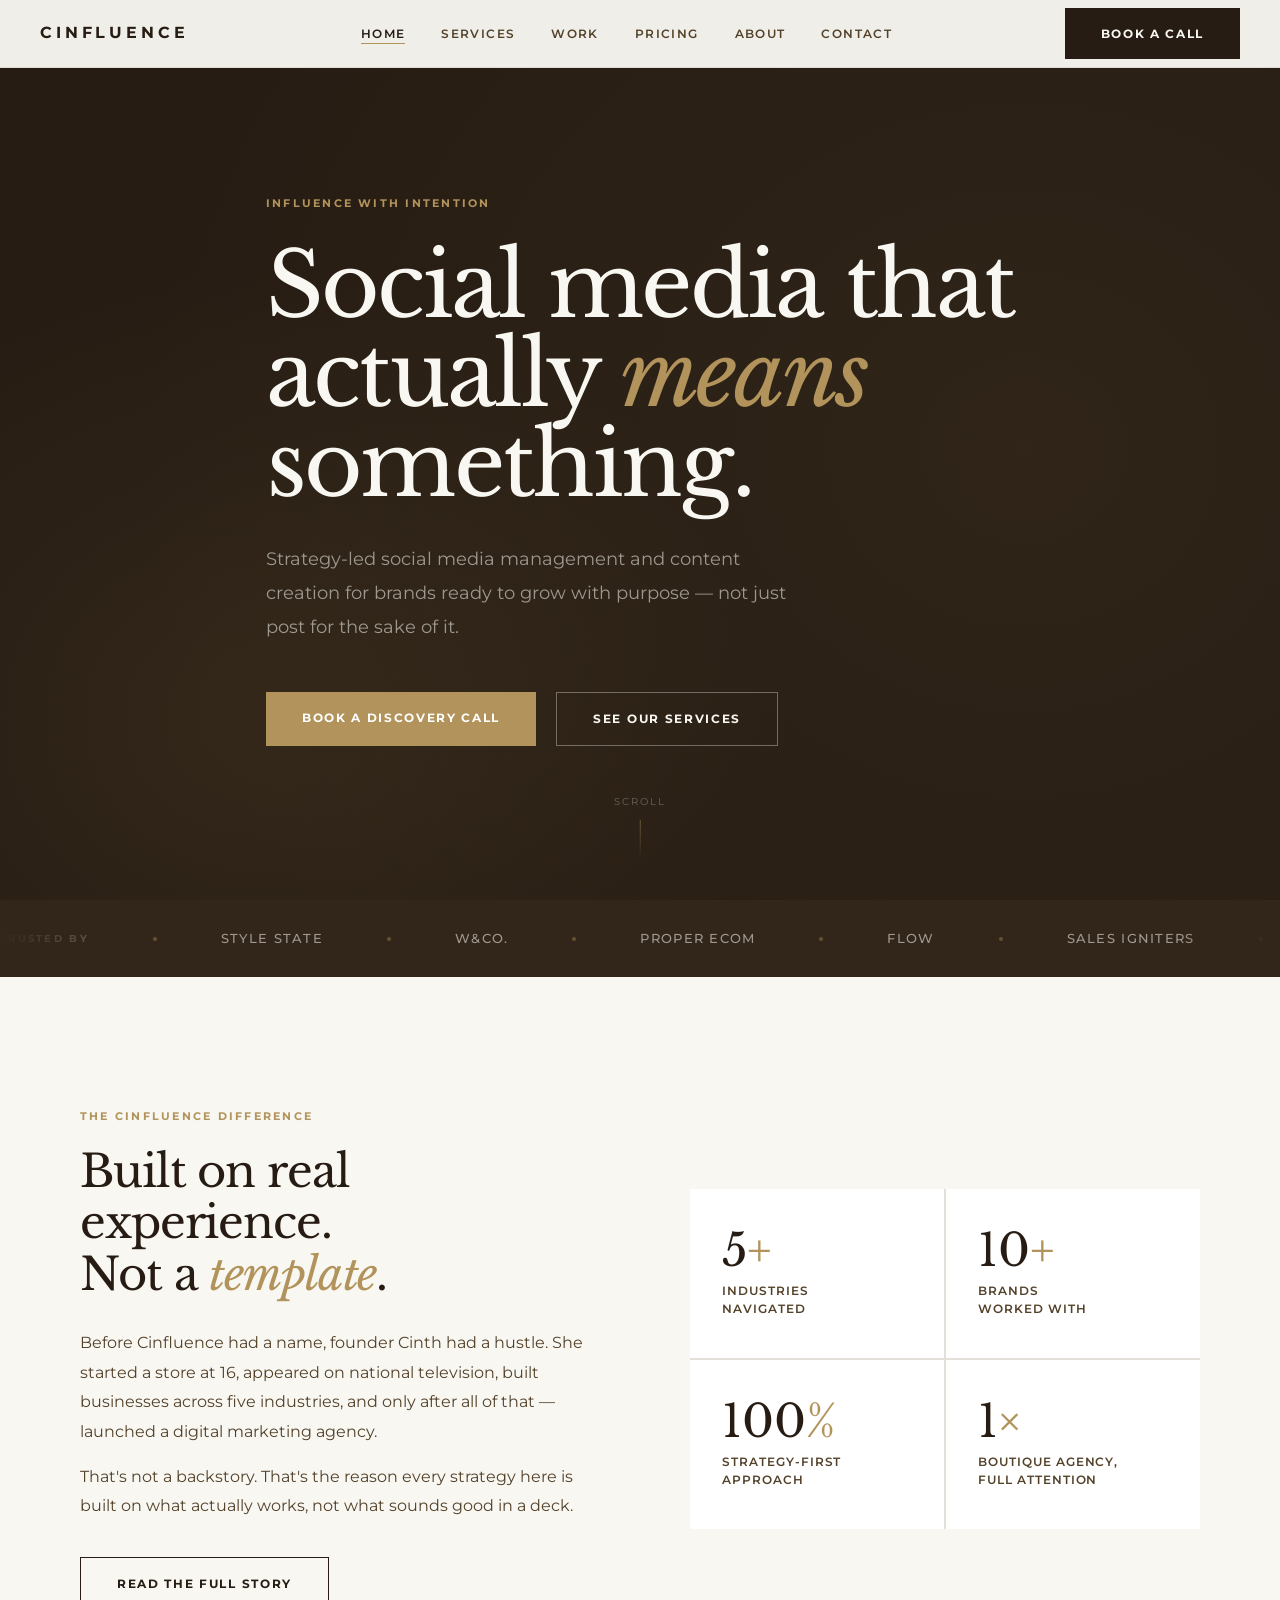
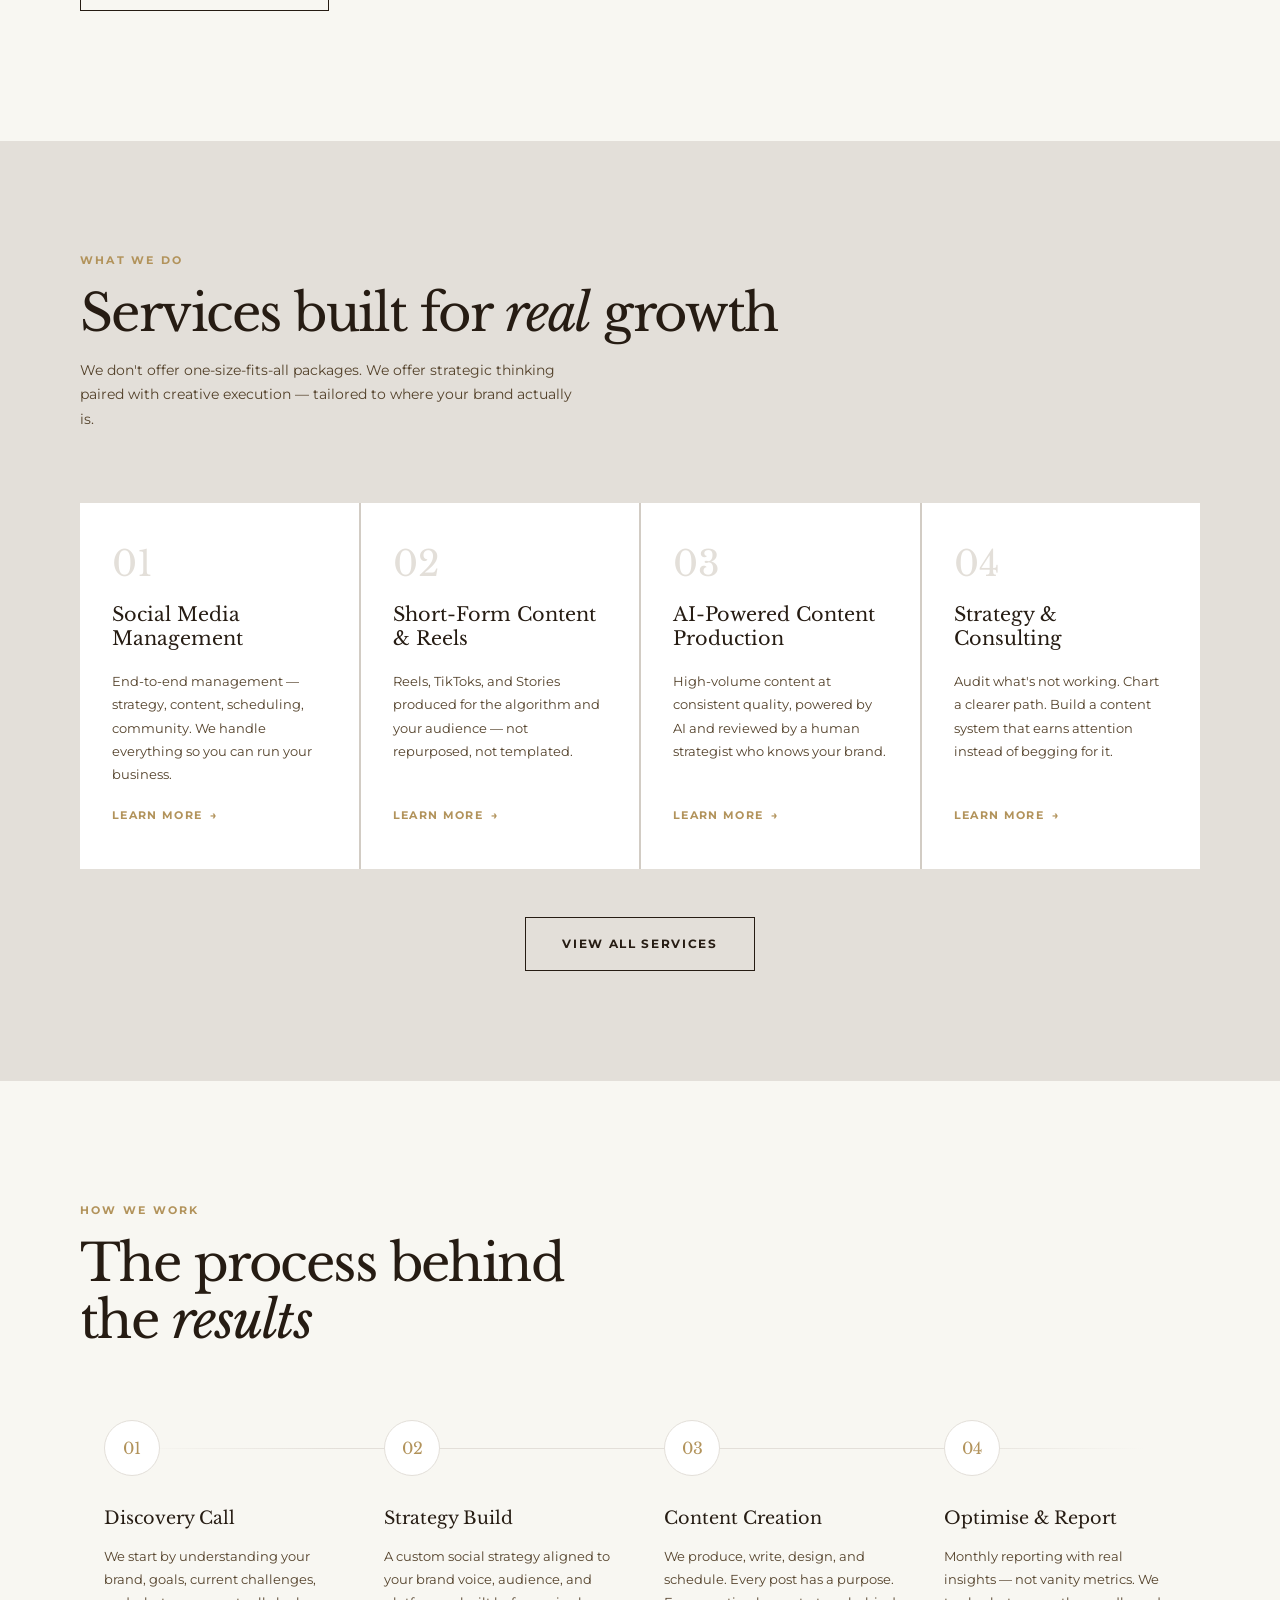
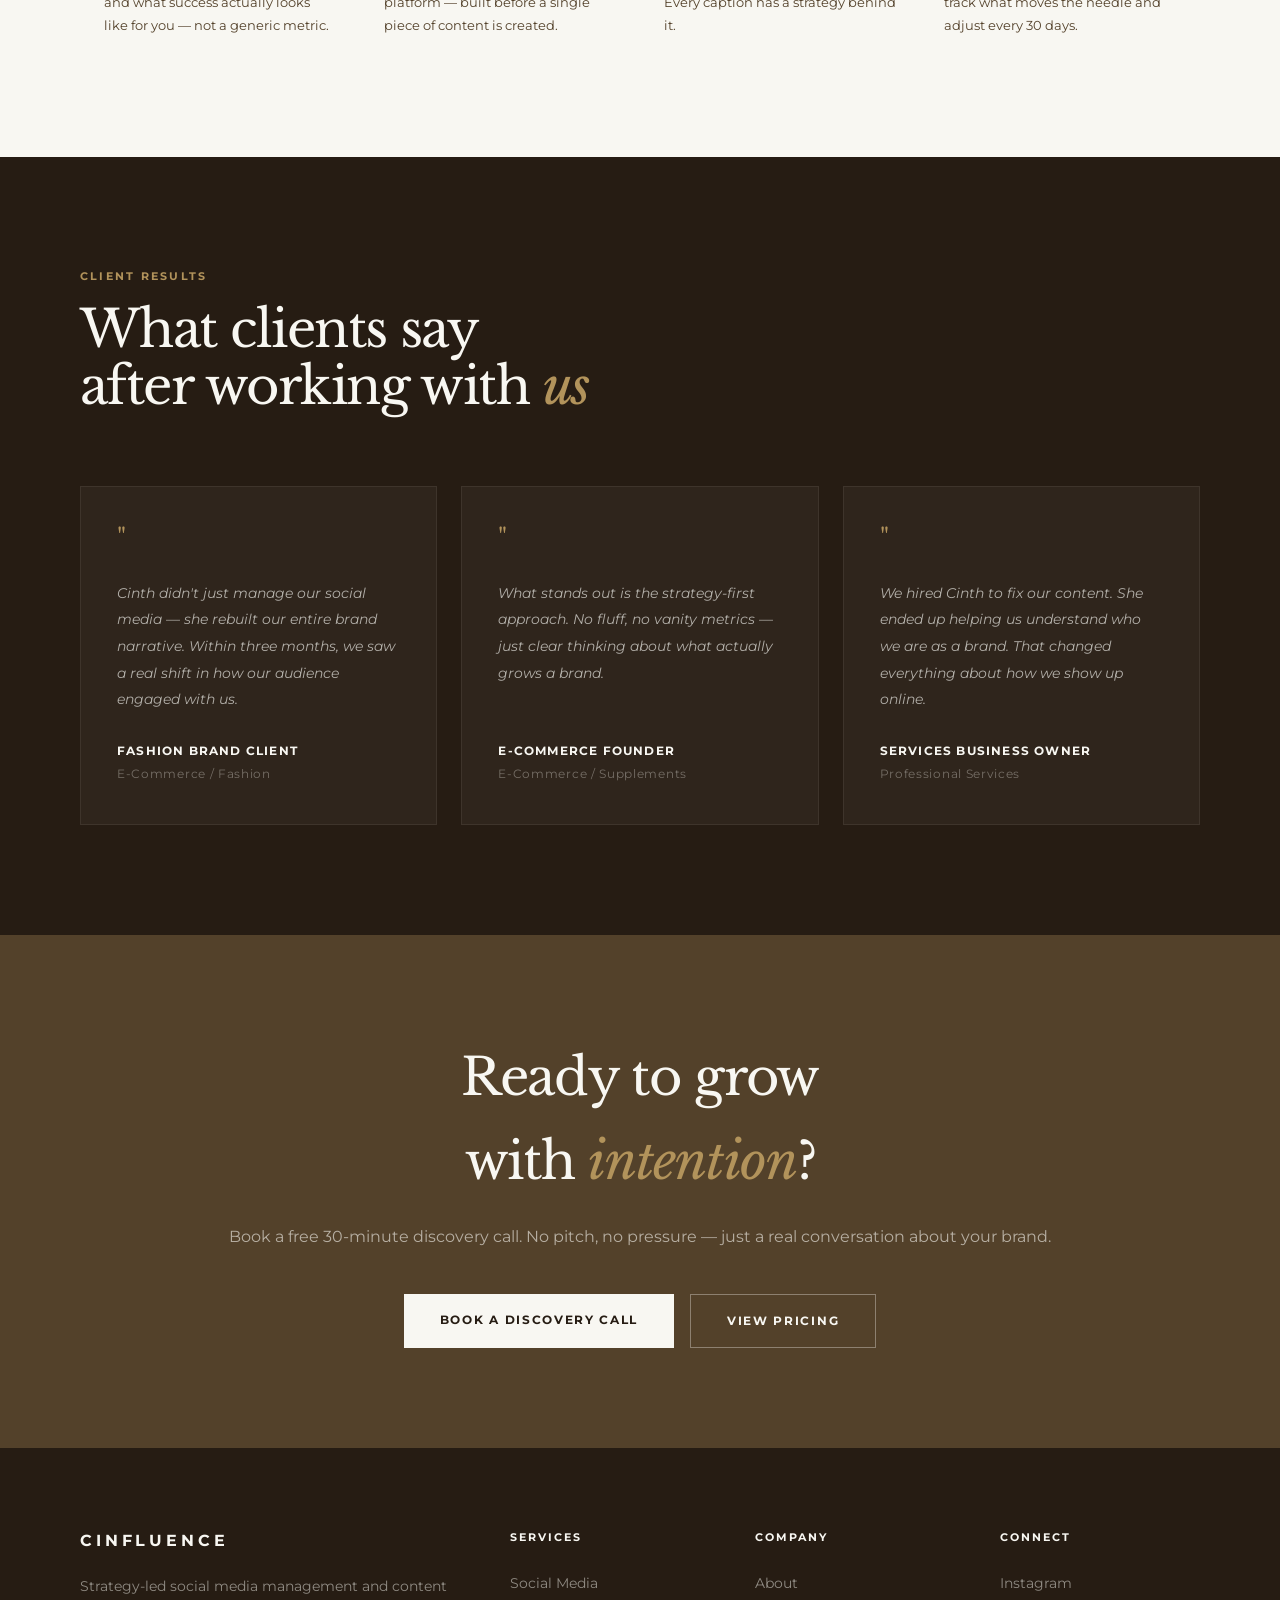
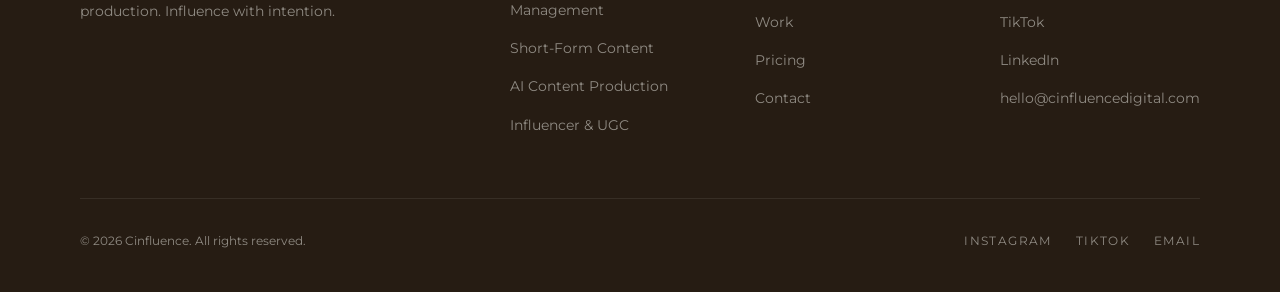
==== index.html @ d8415fb5 "Add files via upload" ====
<!DOCTYPE html>
<html lang="en">
<head>
<meta charset="UTF-8"/>
<meta name="viewport" content="width=device-width, initial-scale=1.0"/>
<title>Cinfluence — Social Media Management & Content Strategy</title>
<meta name="description" content="Strategy-led social media management and content creation for brands ready to grow with purpose. Influence with intention."/>
<link rel="stylesheet" href="style.css"/>
<style>
/* ── HOMEPAGE HERO ─────────────────────────────────── */
.home-hero {
  background: var(--espresso);
  min-height: 100vh;
  display: flex;
  align-items: center;
  position: relative;
  overflow: hidden;
  padding: 140px 0 100px;
}
.home-hero-bg {
  position: absolute; inset: 0;
  background:
    radial-gradient(ellipse 70% 90% at 80% 50%, rgba(178,147,91,.07), transparent),
    radial-gradient(ellipse 40% 50% at 20% 80%, rgba(83,65,42,.3), transparent);
  pointer-events: none;
}
.home-hero-inner {
  position: relative;
  z-index: 2;
  max-width: 840px;
}
.home-hero .label { color: var(--gold); display: block; margin-bottom: 28px; }
.home-hero h1 {
  font-family: var(--ff-serif);
  font-size: clamp(3.2rem, 7vw, 6.5rem);
  font-weight: 400;
  line-height: 1.0;
  letter-spacing: -.03em;
  color: var(--ivory);
  margin-bottom: 32px;
}
.home-hero h1 em { color: var(--gold); font-style: italic; }
.home-hero p {
  font-size: clamp(1rem, 1.6vw, 1.15rem);
  color: rgba(248,247,242,.55);
  line-height: 1.85;
  max-width: 520px;
  margin-bottom: 48px;
}
.home-hero .btn-group { gap: 20px; }

/* Scroll indicator */
.scroll-hint {
  position: absolute;
  bottom: 40px; left: 50%;
  transform: translateX(-50%);
  display: flex;
  flex-direction: column;
  align-items: center;
  gap: 10px;
  color: rgba(248,247,242,.3);
  font-size: .65rem;
  letter-spacing: .2em;
  text-transform: uppercase;
  animation: bob 2.5s ease-in-out infinite;
}
.scroll-hint::after {
  content: '';
  display: block;
  width: 1px;
  height: 40px;
  background: linear-gradient(to bottom, rgba(178,147,91,.5), transparent);
}
@keyframes bob { 0%,100%{transform:translateX(-50%) translateY(0)} 50%{transform:translateX(-50%) translateY(8px)} }

/* ── CLIENT STRIP ──────────────────────────────────── */
.client-strip {
  background: var(--coffee);
  padding: 28px 0;
  overflow: hidden;
  position: relative;
}
.client-strip::before,
.client-strip::after {
  content: '';
  position: absolute;
  top: 0; bottom: 0;
  width: 100px;
  z-index: 2;
  pointer-events: none;
}
.client-strip::before { left:0; background: linear-gradient(to right, var(--coffee), transparent); }
.client-strip::after  { right:0; background: linear-gradient(to left, var(--coffee), transparent); }
.client-strip-inner {
  display: flex;
  gap: 64px;
  width: max-content;
  animation: scrollLeft 35s linear infinite;
  align-items: center;
}
.client-strip-inner:hover { animation-play-state: paused; }
.client-strip .strip-label {
  font-size: .65rem;
  font-weight: 700;
  letter-spacing: .22em;
  text-transform: uppercase;
  color: rgba(248,247,242,.25);
  flex-shrink: 0;
}
.client-strip .strip-name {
  font-size: .8rem;
  font-weight: 500;
  letter-spacing: .1em;
  color: rgba(248,247,242,.55);
  text-transform: uppercase;
  flex-shrink: 0;
  transition: color .2s;
}
.client-strip .strip-name:hover { color: var(--gold); }
.strip-dot {
  width: 4px; height: 4px;
  background: var(--gold);
  border-radius: 50%;
  opacity: .4;
  flex-shrink: 0;
}
@keyframes scrollLeft { 0%{transform:translateX(0)} 100%{transform:translateX(-50%)} }

/* ── INTRO SECTION ─────────────────────────────────── */
.home-intro { padding: 130px 0; }
.home-intro-grid {
  display: grid;
  grid-template-columns: 1fr 1fr;
  gap: 100px;
  align-items: center;
}
.home-intro-text .label { color: var(--gold); display: block; margin-bottom: 20px; }
.home-intro-text h2 {
  font-family: var(--ff-serif);
  font-size: clamp(2rem, 3.5vw, 3rem);
  font-weight: 400;
  line-height: 1.15;
  letter-spacing: -.025em;
  margin-bottom: 28px;
}
.home-intro-text h2 em { color: var(--gold); font-style: italic; }
.home-intro-text p { color: var(--taupe); line-height: 1.9; font-size: .97rem; margin-bottom: 16px; }
.home-intro-text .btn { margin-top: 20px; }
.home-intro-stats {
  display: grid;
  grid-template-columns: 1fr 1fr;
  gap: 2px;
  background: var(--stone);
}
.stat-block {
  background: var(--white);
  padding: 40px 32px;
  transition: background .3s;
}
.stat-block:hover { background: var(--ivory); }
.stat-num {
  font-family: var(--ff-serif);
  font-size: clamp(2.4rem, 3.5vw, 3.2rem);
  font-weight: 400;
  color: var(--espresso);
  line-height: 1;
  margin-bottom: 8px;
}
.stat-num span { color: var(--gold); }
.stat-desc { font-size: .75rem; font-weight: 600; letter-spacing: .08em; text-transform: uppercase; color: var(--taupe); line-height: 1.5; }

/* ── SERVICES STRIP ────────────────────────────────── */
.home-services { background: var(--stone); padding: 110px 0; }
.svc-cards-row {
  display: grid;
  grid-template-columns: repeat(4, 1fr);
  gap: 2px;
  background: rgba(83,65,42,.12);
  margin-top: 64px;
}
.svc-card {
  background: var(--white);
  padding: 44px 32px;
  display: flex;
  flex-direction: column;
  gap: 20px;
  transition: background .3s var(--ease);
  position: relative;
  overflow: hidden;
}
.svc-card::after {
  content: '';
  position: absolute;
  bottom: 0; left: 0;
  width: 0; height: 2px;
  background: var(--gold);
  transition: width .4s var(--ease);
}
.svc-card:hover { background: var(--ivory); }
.svc-card:hover::after { width: 100%; }
.svc-num {
  font-family: var(--ff-serif);
  font-size: 2.2rem;
  color: var(--stone);
  font-weight: 400;
  line-height: 1;
}
.svc-card h3 {
  font-family: var(--ff-serif);
  font-size: 1.2rem;
  font-weight: 400;
  line-height: 1.25;
  color: var(--espresso);
}
.svc-card p { font-size: .83rem; color: var(--taupe); line-height: 1.75; flex: 1; }
.svc-card-link {
  font-size: .7rem;
  font-weight: 700;
  letter-spacing: .12em;
  text-transform: uppercase;
  color: var(--gold);
  display: flex;
  align-items: center;
  gap: 8px;
  transition: gap .2s;
}
.svc-card:hover .svc-card-link { gap: 14px; }
.svc-card-link::after { content: '→'; }

/* ── PROCESS SECTION ───────────────────────────────── */
.home-process { padding: 120px 0; background: var(--ivory); }
.process-steps {
  display: grid;
  grid-template-columns: repeat(4,1fr);
  gap: 0;
  margin-top: 72px;
  position: relative;
}
.process-steps::after {
  content: '';
  position: absolute;
  top: 28px; left: 5%; right: 5%;
  height: 1px;
  background: linear-gradient(to right, transparent, var(--stone) 20%, var(--stone) 80%, transparent);
}
.process-step {
  padding: 0 24px;
  position: relative;
  z-index: 2;
}
.step-dot {
  width: 56px; height: 56px;
  background: var(--white);
  border: 1px solid var(--stone);
  border-radius: 50%;
  display: flex;
  align-items: center;
  justify-content: center;
  font-family: var(--ff-serif);
  font-size: 1rem;
  color: var(--gold);
  margin-bottom: 28px;
  transition: background .3s, border-color .3s;
}
.process-step:hover .step-dot { background: var(--espresso); border-color: var(--espresso); color: var(--gold); }
.process-step h4 { font-family: var(--ff-serif); font-size: 1.1rem; font-weight: 400; margin-bottom: 12px; }
.process-step p  { font-size: .82rem; color: var(--taupe); line-height: 1.75; }

/* ── TESTIMONIALS ──────────────────────────────────── */
.home-testimonials { background: var(--espresso); padding: 110px 0; }
.testimonials-grid { display: grid; grid-template-columns: repeat(3,1fr); gap: 24px; margin-top: 64px; }
.testi-card {
  background: rgba(248,247,242,.04);
  border: 1px solid rgba(248,247,242,.07);
  padding: 40px 36px;
  display: flex;
  flex-direction: column;
  gap: 28px;
  transition: background .3s;
}
.testi-card:hover { background: rgba(248,247,242,.07); }
.testi-quote {
  font-family: var(--ff-serif);
  font-size: 1.55rem;
  color: var(--gold);
  line-height: 1;
}
.testi-text { font-size: .9rem; color: rgba(248,247,242,.65); line-height: 1.85; flex: 1; font-style: italic; }
.testi-author { display: flex; flex-direction: column; gap: 4px; }
.testi-name { font-size: .75rem; font-weight: 700; letter-spacing: .1em; text-transform: uppercase; color: var(--ivory); }
.testi-role { font-size: .72rem; color: rgba(248,247,242,.35); letter-spacing: .06em; }

/* ── CTA BAND ──────────────────────────────────────── */
.home-cta {
  background: var(--taupe);
  padding: 100px 0;
  text-align: center;
}
.home-cta h2 {
  font-family: var(--ff-serif);
  font-size: clamp(2rem, 4vw, 3.4rem);
  font-weight: 400;
  color: var(--ivory);
  margin-bottom: 20px;
  letter-spacing: -.025em;
}
.home-cta h2 em { color: var(--gold); font-style: italic; }
.home-cta p { color: rgba(248,247,242,.6); margin-bottom: 44px; font-size: 1rem; }

/* ── RESPONSIVE ────────────────────────────────────── */
@media (max-width: 1024px) {
  .home-intro-grid { grid-template-columns: 1fr; gap: 60px; }
  .svc-cards-row { grid-template-columns: 1fr 1fr; }
  .process-steps { grid-template-columns: 1fr 1fr; gap: 48px; }
  .process-steps::after { display: none; }
  .testimonials-grid { grid-template-columns: 1fr; }
}
@media (max-width: 768px) {
  .home-hero { min-height: auto; padding: 120px 0 80px; }
  .home-intro-stats { grid-template-columns: 1fr 1fr; }
  .svc-cards-row { grid-template-columns: 1fr; }
  .process-steps { grid-template-columns: 1fr; }
}
</style>
</head>
<body>

<!-- NAV -->
<nav id="navbar">
  <div class="nav-inner">
    <a href="index.html" class="nav-logo">Cinfluence</a>
    <ul class="nav-links">
      <li><a href="index.html" class="active">Home</a></li>
      <li><a href="services.html">Services</a></li>
      <li><a href="work.html">Work</a></li>
      <li><a href="pricing.html">Pricing</a></li>
      <li><a href="about.html">About</a></li>
      <li><a href="contact.html">Contact</a></li>
    </ul>
    <div class="nav-cta">
      <a href="contact.html" class="btn btn-primary">Book A Call</a>
      <button class="hamburger" onclick="openMenu()"><span></span><span></span><span></span></button>
    </div>
  </div>
</nav>
<div class="mobile-menu" id="mobileMenu">
  <button class="mobile-close" onclick="closeMenu()">✕</button>
  <a href="index.html" onclick="closeMenu()">Home</a>
  <a href="services.html" onclick="closeMenu()">Services</a>
  <a href="work.html" onclick="closeMenu()">Work</a>
  <a href="pricing.html" onclick="closeMenu()">Pricing</a>
  <a href="about.html" onclick="closeMenu()">About</a>
  <a href="contact.html" onclick="closeMenu()">Contact</a>
  <a href="contact.html" class="btn btn-primary" onclick="closeMenu()">Book A Call</a>
</div>

<!-- HERO -->
<section class="home-hero">
  <div class="home-hero-bg"></div>
  <div class="container">
    <div class="home-hero-inner fade-up">
      <span class="label">Influence with Intention</span>
      <h1>Social media that<br>actually <em>means</em><br>something.</h1>
      <p>Strategy-led social media management and content creation for brands ready to grow with purpose — not just post for the sake of it.</p>
      <div class="btn-group">
        <a href="contact.html" class="btn btn-gold">Book a Discovery Call</a>
        <a href="services.html" class="btn btn-outline-light">See Our Services</a>
      </div>
    </div>
  </div>
  <div class="scroll-hint">Scroll</div>
</section>

<!-- CLIENT STRIP -->
<div class="client-strip">
  <div class="client-strip-inner">
    <span class="strip-label">Trusted By</span>
    <span class="strip-dot"></span>
    <span class="strip-name">Style State</span>
    <span class="strip-dot"></span>
    <span class="strip-name">W&amp;Co.</span>
    <span class="strip-dot"></span>
    <span class="strip-name">Proper Ecom</span>
    <span class="strip-dot"></span>
    <span class="strip-name">Flow</span>
    <span class="strip-dot"></span>
    <span class="strip-name">Sales Igniters</span>
    <span class="strip-dot"></span>
    <span class="strip-name">Epic Tales</span>
    <span class="strip-dot"></span>
    <span class="strip-name">Rabble</span>
    <span class="strip-dot"></span>
    <span class="strip-name">Hair Solution</span>
    <span class="strip-dot"></span>
    <span class="strip-name">iLuxe</span>
    <span class="strip-dot"></span>
    <span class="strip-name">Stacked Science</span>
    <span class="strip-dot"></span>
    <span class="strip-name">Dada's Mango</span>
    <span class="strip-dot"></span>
    <!-- duplicate for seamless loop -->
    <span class="strip-label">Trusted By</span>
    <span class="strip-dot"></span>
    <span class="strip-name">Style State</span>
    <span class="strip-dot"></span>
    <span class="strip-name">W&amp;Co.</span>
    <span class="strip-dot"></span>
    <span class="strip-name">Proper Ecom</span>
    <span class="strip-dot"></span>
    <span class="strip-name">Flow</span>
    <span class="strip-dot"></span>
    <span class="strip-name">Sales Igniters</span>
    <span class="strip-dot"></span>
    <span class="strip-name">Epic Tales</span>
    <span class="strip-dot"></span>
    <span class="strip-name">Rabble</span>
    <span class="strip-dot"></span>
    <span class="strip-name">Hair Solution</span>
    <span class="strip-dot"></span>
    <span class="strip-name">iLuxe</span>
    <span class="strip-dot"></span>
    <span class="strip-name">Stacked Science</span>
    <span class="strip-dot"></span>
    <span class="strip-name">Dada's Mango</span>
    <span class="strip-dot"></span>
  </div>
</div>

<!-- INTRO -->
<section class="home-intro">
  <div class="container">
    <div class="home-intro-grid fade-up">
      <div class="home-intro-text">
        <span class="label">The Cinfluence Difference</span>
        <h2>Built on real experience.<br>Not a <em>template</em>.</h2>
        <p>Before Cinfluence had a name, founder Cinth had a hustle. She started a store at 16, appeared on national television, built businesses across five industries, and only after all of that — launched a digital marketing agency.</p>
        <p>That's not a backstory. That's the reason every strategy here is built on what actually works, not what sounds good in a deck.</p>
        <a href="about.html" class="btn btn-outline">Read the Full Story</a>
      </div>
      <div class="home-intro-stats">
        <div class="stat-block">
          <div class="stat-num">5<span>+</span></div>
          <div class="stat-desc">Industries<br>Navigated</div>
        </div>
        <div class="stat-block">
          <div class="stat-num">10<span>+</span></div>
          <div class="stat-desc">Brands<br>Worked With</div>
        </div>
        <div class="stat-block">
          <div class="stat-num">100<span>%</span></div>
          <div class="stat-desc">Strategy-First<br>Approach</div>
        </div>
        <div class="stat-block">
          <div class="stat-num">1<span>×</span></div>
          <div class="stat-desc">Boutique Agency,<br>Full Attention</div>
        </div>
      </div>
    </div>
  </div>
</section>

<!-- SERVICES -->
<section class="home-services">
  <div class="container">
    <div class="section-header fade-up">
      <span class="label">What We Do</span>
      <h2 class="heading-lg">Services built for <em>real</em> growth</h2>
      <p class="body-sm" style="margin-top:16px;max-width:500px">We don't offer one-size-fits-all packages. We offer strategic thinking paired with creative execution — tailored to where your brand actually is.</p>
    </div>
    <div class="svc-cards-row fade-up">
      <div class="svc-card">
        <div class="svc-num">01</div>
        <h3>Social Media Management</h3>
        <p>End-to-end management — strategy, content, scheduling, community. We handle everything so you can run your business.</p>
        <a href="services.html" class="svc-card-link">Learn More</a>
      </div>
      <div class="svc-card">
        <div class="svc-num">02</div>
        <h3>Short-Form Content & Reels</h3>
        <p>Reels, TikToks, and Stories produced for the algorithm and your audience — not repurposed, not templated.</p>
        <a href="services.html" class="svc-card-link">Learn More</a>
      </div>
      <div class="svc-card">
        <div class="svc-num">03</div>
        <h3>AI-Powered Content Production</h3>
        <p>High-volume content at consistent quality, powered by AI and reviewed by a human strategist who knows your brand.</p>
        <a href="services.html" class="svc-card-link">Learn More</a>
      </div>
      <div class="svc-card">
        <div class="svc-num">04</div>
        <h3>Strategy & Consulting</h3>
        <p>Audit what's not working. Chart a clearer path. Build a content system that earns attention instead of begging for it.</p>
        <a href="services.html" class="svc-card-link">Learn More</a>
      </div>
    </div>
    <div style="text-align:center;margin-top:48px" class="fade-up">
      <a href="services.html" class="btn btn-outline">View All Services</a>
    </div>
  </div>
</section>

<!-- PROCESS -->
<section class="home-process">
  <div class="container">
    <div class="section-header fade-up">
      <span class="label">How We Work</span>
      <h2 class="heading-lg">The process behind<br>the <em>results</em></h2>
    </div>
    <div class="process-steps fade-up">
      <div class="process-step">
        <div class="step-dot">01</div>
        <h4>Discovery Call</h4>
        <p>We start by understanding your brand, goals, current challenges, and what success actually looks like for you — not a generic metric.</p>
      </div>
      <div class="process-step">
        <div class="step-dot">02</div>
        <h4>Strategy Build</h4>
        <p>A custom social strategy aligned to your brand voice, audience, and platform — built before a single piece of content is created.</p>
      </div>
      <div class="process-step">
        <div class="step-dot">03</div>
        <h4>Content Creation</h4>
        <p>We produce, write, design, and schedule. Every post has a purpose. Every caption has a strategy behind it.</p>
      </div>
      <div class="process-step">
        <div class="step-dot">04</div>
        <h4>Optimise & Report</h4>
        <p>Monthly reporting with real insights — not vanity metrics. We track what moves the needle and adjust every 30 days.</p>
      </div>
    </div>
  </div>
</section>

<!-- TESTIMONIALS -->
<section class="home-testimonials">
  <div class="container">
    <div class="section-header fade-up">
      <span class="label">Client Results</span>
      <h2 class="heading-lg" style="color:var(--ivory)">What clients say<br>after working with <em style="color:var(--gold)">us</em></h2>
    </div>
    <div class="testimonials-grid fade-up">
      <div class="testi-card">
        <div class="testi-quote">"</div>
        <p class="testi-text">Cinth didn't just manage our social media — she rebuilt our entire brand narrative. Within three months, we saw a real shift in how our audience engaged with us.</p>
        <div class="testi-author">
          <span class="testi-name">Fashion Brand Client</span>
          <span class="testi-role">E-Commerce / Fashion</span>
        </div>
      </div>
      <div class="testi-card">
        <div class="testi-quote">"</div>
        <p class="testi-text">What stands out is the strategy-first approach. No fluff, no vanity metrics — just clear thinking about what actually grows a brand.</p>
        <div class="testi-author">
          <span class="testi-name">E-Commerce Founder</span>
          <span class="testi-role">E-Commerce / Supplements</span>
        </div>
      </div>
      <div class="testi-card">
        <div class="testi-quote">"</div>
        <p class="testi-text">We hired Cinth to fix our content. She ended up helping us understand who we are as a brand. That changed everything about how we show up online.</p>
        <div class="testi-author">
          <span class="testi-name">Services Business Owner</span>
          <span class="testi-role">Professional Services</span>
        </div>
      </div>
    </div>
  </div>
</section>

<!-- CTA -->
<section class="home-cta">
  <div class="container fade-up">
    <h2>Ready to grow<br>with <em>intention</em>?</h2>
    <p>Book a free 30-minute discovery call. No pitch, no pressure — just a real conversation about your brand.</p>
    <div class="btn-group" style="justify-content:center">
      <a href="https://calendly.com/hyacinth-cinfluencedigital/discovery-call" target="_blank" class="btn btn-ivory">Book a Discovery Call</a>
      <a href="pricing.html" class="btn btn-outline-light">View Pricing</a>
    </div>
  </div>
</section>

<!-- FOOTER -->
<footer>
  <div class="container">
    <div class="footer-top">
      <div>
        <span class="footer-logo">Cinfluence</span>
        <p class="footer-tagline">Strategy-led social media management and content production. Influence with intention.</p>
      </div>
      <div class="footer-col">
        <h5>Services</h5>
        <ul class="footer-links">
          <li><a href="services.html">Social Media Management</a></li>
          <li><a href="services.html">Short-Form Content</a></li>
          <li><a href="services.html">AI Content Production</a></li>
          <li><a href="services.html">Influencer &amp; UGC</a></li>
        </ul>
      </div>
      <div class="footer-col">
        <h5>Company</h5>
        <ul class="footer-links">
          <li><a href="about.html">About</a></li>
          <li><a href="work.html">Work</a></li>
          <li><a href="pricing.html">Pricing</a></li>
          <li><a href="contact.html">Contact</a></li>
        </ul>
      </div>
      <div class="footer-col">
        <h5>Connect</h5>
        <ul class="footer-links">
          <li><a href="https://instagram.com/cinfluence.digital" target="_blank">Instagram</a></li>
          <li><a href="https://tiktok.com/@cinfluence.digital" target="_blank">TikTok</a></li>
          <li><a href="https://linkedin.com/company/cinfluencedigital" target="_blank">LinkedIn</a></li>
          <li><a href="mailto:hello@cinfluencedigital.com">hello@cinfluencedigital.com</a></li>
        </ul>
      </div>
    </div>
    <div class="footer-bottom">
      <span>© 2026 Cinfluence. All rights reserved.</span>
      <div class="footer-social">
        <a href="https://instagram.com/cinfluence.digital" target="_blank">Instagram</a>
        <a href="https://tiktok.com/@cinfluence.digital" target="_blank">TikTok</a>
        <a href="mailto:hello@cinfluencedigital.com">Email</a>
      </div>
    </div>
  </div>
</footer>

<script src="main.js"></script>
</body>
</html>
---- style.css ----
/* ═══════════════════════════════════════════════════
   CINFLUENCE — Global Stylesheet
   Fonts: Libre Baskerville (serif) + Montserrat (sans)
═══════════════════════════════════════════════════ */

@import url('https://fonts.googleapis.com/css2?family=Libre+Baskerville:ital,wght@0,400;0,700;1,400&family=Montserrat:wght@400;500;600;700&display=swap');

/* ── RESET ─────────────────────────────────────────── */
*, *::before, *::after { box-sizing: border-box; margin: 0; padding: 0; }
html { scroll-behavior: smooth; }

/* ── TOKENS ────────────────────────────────────────── */
:root {
  --ivory:    #F8F7F2;
  --white:    #FFFFFF;
  --espresso: #261C13;
  --coffee:   #32251A;
  --stone:    #E3DFD9;
  --taupe:    #53412A;
  --gold:     #B2935B;
  --ff-serif: 'Libre Baskerville', Georgia, serif;
  --ff-sans:  'Montserrat', sans-serif;
  --ease:     cubic-bezier(.25,.46,.45,.94);
  --nav-h:    68px;
}

/* ── BASE ──────────────────────────────────────────── */
body {
  background: var(--ivory);
  color: var(--espresso);
  font-family: var(--ff-sans);
  font-size: 16px;
  line-height: 1.65;
  overflow-x: hidden;
}
img { display: block; max-width: 100%; }
a { text-decoration: none; color: inherit; }
button { cursor: pointer; font-family: var(--ff-sans); }

/* ── TYPOGRAPHY ────────────────────────────────────── */
.heading-xl {
  font-family: var(--ff-serif);
  font-size: clamp(2.8rem, 6vw, 5.5rem);
  font-weight: 400;
  line-height: 1.06;
  letter-spacing: -.03em;
}
.heading-lg {
  font-family: var(--ff-serif);
  font-size: clamp(2rem, 4vw, 3.5rem);
  font-weight: 400;
  line-height: 1.1;
  letter-spacing: -.03em;
}
.heading-md {
  font-family: var(--ff-serif);
  font-size: clamp(1.4rem, 2.5vw, 2.2rem);
  font-weight: 400;
  line-height: 1.2;
  letter-spacing: -.02em;
}
.heading-sm {
  font-family: var(--ff-serif);
  font-size: clamp(1.2rem, 2vw, 1.6rem);
  font-weight: 400;
  line-height: 1.3;
}
em { font-style: italic; }
.label {
  font-family: var(--ff-sans);
  font-size: .7rem;
  font-weight: 700;
  letter-spacing: .2em;
  text-transform: uppercase;
}
.body-lg { font-size: 1.05rem; line-height: 1.8; color: var(--taupe); }
.body-sm { font-size: .875rem; line-height: 1.75; color: var(--taupe); }

/* ── LAYOUT ────────────────────────────────────────── */
.container { max-width: 1200px; margin: 0 auto; padding: 0 40px; }
.section    { padding: 110px 0; }
.section--dark  { background: var(--espresso); color: var(--ivory); }
.section--stone { background: var(--stone); }
.section--white { background: var(--white); }

/* ── BUTTONS ───────────────────────────────────────── */
.btn {
  display: inline-block;
  font-family: var(--ff-sans);
  font-size: .75rem;
  font-weight: 700;
  letter-spacing: .14em;
  text-transform: uppercase;
  padding: 16px 36px;
  border: none;
  transition: all .3s var(--ease);
}
.btn-primary  { background: var(--espresso); color: var(--ivory); }
.btn-primary:hover  { background: var(--coffee); transform: translateY(-2px); box-shadow: 0 12px 40px rgba(38,28,19,.2); }
.btn-outline  { background: transparent; color: var(--espresso); border: 1.5px solid var(--espresso); }
.btn-outline:hover  { background: var(--espresso); color: var(--ivory); }
.btn-outline-light { background: transparent; color: var(--ivory); border: 1.5px solid rgba(248,247,242,.35); }
.btn-outline-light:hover { background: var(--ivory); color: var(--espresso); }
.btn-ivory    { background: var(--ivory); color: var(--espresso); }
.btn-ivory:hover    { background: var(--white); transform: translateY(-2px); }
.btn-gold     { background: var(--gold); color: var(--white); }
.btn-gold:hover     { opacity: .88; transform: translateY(-2px); }
.btn-group    { display: flex; gap: 16px; flex-wrap: wrap; }

/* ── NAVIGATION ────────────────────────────────────── */
nav {
  position: fixed;
  top: 0; left: 0; right: 0;
  z-index: 999;
  height: var(--nav-h);
  background: rgba(248,247,242,.96);
  backdrop-filter: blur(14px);
  -webkit-backdrop-filter: blur(14px);
  border-bottom: 1px solid rgba(83,65,42,.1);
  transition: box-shadow .3s;
}
nav.scrolled { box-shadow: 0 2px 30px rgba(38,28,19,.08); }
.nav-inner {
  max-width: 1280px;
  margin: 0 auto;
  padding: 0 40px;
  height: 100%;
  display: flex;
  align-items: center;
  justify-content: space-between;
  gap: 32px;
}
.nav-logo {
  font-family: var(--ff-sans);
  font-size: 1rem;
  font-weight: 700;
  letter-spacing: .24em;
  text-transform: uppercase;
  color: var(--espresso);
  flex-shrink: 0;
}
.nav-links {
  display: flex;
  gap: 36px;
  list-style: none;
}
.nav-links a {
  font-size: .72rem;
  font-weight: 600;
  letter-spacing: .12em;
  text-transform: uppercase;
  color: var(--taupe);
  transition: color .2s;
  position: relative;
}
.nav-links a::after {
  content: '';
  position: absolute;
  bottom: -3px; left: 0;
  width: 0; height: 1px;
  background: var(--gold);
  transition: width .3s var(--ease);
}
.nav-links a:hover,
.nav-links a.active { color: var(--espresso); }
.nav-links a:hover::after,
.nav-links a.active::after { width: 100%; }
.nav-cta { flex-shrink: 0; }
.hamburger { display: none; flex-direction: column; gap: 5px; background: none; border: none; padding: 4px; }
.hamburger span { width: 24px; height: 1.5px; background: var(--espresso); display: block; transition: .3s; }

/* Mobile menu */
.mobile-menu {
  display: none;
  position: fixed;
  inset: 0;
  background: var(--ivory);
  z-index: 998;
  flex-direction: column;
  align-items: center;
  justify-content: center;
  gap: 36px;
}
.mobile-menu.open { display: flex; }
.mobile-menu a {
  font-family: var(--ff-serif);
  font-size: 2.2rem;
  color: var(--espresso);
  font-weight: 400;
  transition: color .2s;
}
.mobile-menu a:hover { color: var(--gold); }
.mobile-close {
  position: absolute;
  top: 24px; right: 40px;
  font-size: 1.4rem;
  background: none; border: none;
  color: var(--espresso);
}
.nav-offset { padding-top: var(--nav-h); }

/* ── PAGE HERO (inner pages) ───────────────────────── */
.page-hero {
  background: var(--espresso);
  padding: 100px 0 80px;
  position: relative;
  overflow: hidden;
}
.page-hero::after {
  content: '';
  position: absolute;
  bottom: 0; left: 0; right: 0;
  height: 1px;
  background: rgba(248,247,242,.08);
}
.page-hero-bg {
  position: absolute; inset: 0;
  background: radial-gradient(ellipse 60% 80% at 80% 50%, rgba(178,147,91,.06), transparent);
  pointer-events: none;
}
.page-hero .label { color: var(--gold); display: block; margin-bottom: 20px; }
.page-hero .heading-xl { color: var(--ivory); }
.page-hero p { color: rgba(248,247,242,.6); max-width: 520px; margin-top: 20px; font-size: 1rem; line-height: 1.8; }

/* ── SECTION HEADER ────────────────────────────────── */
.section-header { margin-bottom: 72px; }
.section-header .label { color: var(--gold); display: block; margin-bottom: 16px; }
.section-header.center { text-align: center; }
.section-header.center p { max-width: 520px; margin: 16px auto 0; }

/* ── IMAGE PLACEHOLDER ─────────────────────────────── */
.img-ph {
  width: 100%; height: 100%;
  display: flex;
  flex-direction: column;
  align-items: center;
  justify-content: center;
  gap: 14px;
  background: var(--stone);
  border: 2px dashed rgba(83,65,42,.25);
  color: var(--taupe);
  text-align: center;
  padding: 32px;
}
.img-ph svg { opacity: .35; }
.img-ph .ph-title { font-size: .72rem; font-weight: 700; letter-spacing: .1em; text-transform: uppercase; }
.img-ph .ph-sub   { font-size: .7rem; opacity: .6; line-height: 1.6; }

/* ── STATEMENT BAND ────────────────────────────────── */
.statement-band {
  background: var(--espresso);
  padding: 80px 0;
  text-align: center;
}
.statement-band .heading-lg { color: var(--ivory); }
.statement-band em { color: var(--gold); }

/* ── GOLD RULE ─────────────────────────────────────── */
.gold-rule { display: inline-block; width: 40px; height: 1px; background: var(--gold); vertical-align: middle; margin-right: 14px; }

/* ── PHONE MOCKUP ──────────────────────────────────── */
.phone {
  position: relative;
  flex-shrink: 0;
}
.phone-frame {
  background: #1a110b;
  border-radius: 36px;
  padding: 9px;
  box-shadow: 0 40px 80px rgba(0,0,0,.4), inset 0 0 0 1px rgba(255,255,255,.07);
  position: relative;
}
.phone-notch {
  position: absolute;
  top: 9px; left: 50%; transform: translateX(-50%);
  width: 60px; height: 20px;
  background: #1a110b;
  border-radius: 0 0 13px 13px;
  z-index: 10;
}
.phone-btn {
  position: absolute;
  right: -3px; top: 80px;
  width: 3px; height: 55px;
  background: #110b07;
  border-radius: 0 2px 2px 0;
}
.phone-screen {
  border-radius: 28px;
  overflow: hidden;
  aspect-ratio: 9/19.5;
  position: relative;
  background: var(--stone);
}
.phone-screen .img-ph { border: none; }

/* ── SCROLL STRIP ──────────────────────────────────── */
.scroll-strip-wrap {
  overflow: hidden;
  position: relative;
}
.scroll-strip-wrap::before,
.scroll-strip-wrap::after {
  content: '';
  position: absolute;
  top: 0; bottom: 0;
  width: 140px;
  z-index: 2;
  pointer-events: none;
}
.scroll-strip-wrap::before { left: 0; background: linear-gradient(to right, var(--espresso), transparent); }
.scroll-strip-wrap::after  { right: 0; background: linear-gradient(to left,  var(--espresso), transparent); }
.scroll-track {
  display: flex;
  gap: 20px;
  width: max-content;
  animation: scrollLeft 30s linear infinite;
  padding: 20px 0 40px;
}
.scroll-track:hover { animation-play-state: paused; }
@keyframes scrollLeft {
  0%   { transform: translateX(0); }
  100% { transform: translateX(-50%); }
}
.strip-phone {
  width: 155px;
  flex-shrink: 0;
  transition: transform .4s var(--ease);
}
.strip-phone:nth-child(odd)  { margin-top: 20px; }
.strip-phone:nth-child(even) { margin-top: 0; }
.strip-phone:hover { transform: scale(1.06) translateY(-8px); }

/* ── FLOAT PHONES ──────────────────────────────────── */
.float-phone { animation-timing-function: ease-in-out; animation-iteration-count: infinite; }
.float-phone.f1 { animation-name: f1; animation-duration: 5s; }
.float-phone.f2 { animation-name: f2; animation-duration: 6.2s; }
.float-phone.f3 { animation-name: f3; animation-duration: 4.8s; }
.float-phone.f4 { animation-name: f4; animation-duration: 5.6s; }
.float-phone.f5 { animation-name: f5; animation-duration: 6.8s; }
@keyframes f1 { 0%,100%{transform:translateY(0)    rotate(-1.5deg)} 50%{transform:translateY(-22px) rotate(-1.5deg)} }
@keyframes f2 { 0%,100%{transform:translateY(-8px)  rotate(0deg)}   50%{transform:translateY(-30px) rotate(0deg)} }
@keyframes f3 { 0%,100%{transform:translateY(4px)   rotate(1.5deg)} 50%{transform:translateY(-18px) rotate(1.5deg)} }
@keyframes f4 { 0%,100%{transform:translateY(-4px)  rotate(-1deg)}  50%{transform:translateY(-26px) rotate(-1deg)} }
@keyframes f5 { 0%,100%{transform:translateY(8px)   rotate(2deg)}   50%{transform:translateY(-14px) rotate(2deg)} }

/* ── CARD STYLES ───────────────────────────────────── */
.card {
  background: var(--white);
  padding: 44px 36px;
  position: relative;
  transition: transform .3s var(--ease), box-shadow .3s;
}
.card:hover { transform: translateY(-4px); box-shadow: 0 20px 60px rgba(38,28,19,.08); }
.card-dark { background: var(--espresso); color: var(--ivory); }

/* ── FADE UP ANIMATION ─────────────────────────────── */
.fade-up {
  opacity: 0;
  transform: translateY(36px);
  transition: opacity .7s var(--ease), transform .7s var(--ease);
}
.fade-up.visible { opacity: 1; transform: translateY(0); }

/* ── FOOTER ────────────────────────────────────────── */
footer {
  background: var(--espresso);
  color: rgba(248,247,242,.5);
  padding: 80px 0 40px;
}
.footer-top {
  display: grid;
  grid-template-columns: 2fr 1fr 1fr 1fr;
  gap: 60px;
  margin-bottom: 60px;
}
.footer-logo {
  font-family: var(--ff-sans);
  font-size: 1rem;
  font-weight: 700;
  letter-spacing: .24em;
  text-transform: uppercase;
  color: var(--ivory);
  display: block;
  margin-bottom: 20px;
}
.footer-tagline { font-size: .85rem; line-height: 1.8; }
.footer-col h5 {
  font-size: .7rem;
  font-weight: 700;
  letter-spacing: .18em;
  text-transform: uppercase;
  color: var(--ivory);
  margin-bottom: 24px;
}
.footer-links { list-style: none; display: flex; flex-direction: column; gap: 12px; }
.footer-links a { font-size: .85rem; transition: color .2s; }
.footer-links a:hover { color: var(--ivory); }
.footer-bottom {
  border-top: 1px solid rgba(248,247,242,.08);
  padding-top: 32px;
  display: flex;
  justify-content: space-between;
  align-items: center;
  font-size: .78rem;
  flex-wrap: wrap;
  gap: 16px;
}
.footer-social { display: flex; gap: 24px; }
.footer-social a { font-size: .72rem; letter-spacing: .12em; text-transform: uppercase; transition: color .2s; }
.footer-social a:hover { color: var(--ivory); }

/* ── RESPONSIVE ────────────────────────────────────── */
@media (max-width: 1024px) {
  .footer-top { grid-template-columns: 1fr 1fr; }
}
@media (max-width: 768px) {
  .container { padding: 0 24px; }
  .section { padding: 80px 0; }
  .nav-links, .nav-cta .btn { display: none; }
  .hamburger { display: flex; }
  .footer-top { grid-template-columns: 1fr; gap: 40px; }
  .footer-bottom { flex-direction: column; align-items: flex-start; }
}
@media (prefers-reduced-motion: reduce) {
  .fade-up { opacity: 1; transform: none; }
  * { transition-duration: .01ms !important; animation-duration: .01ms !important; }
}

/* ── TRUST BAR ──────────────────────────────────────── */
.trust-bar {
  background: var(--taupe);
  color: var(--ivory);
  padding: 40px 20px;
  text-align: center;
  overflow: hidden;
}
.trust-label { 
  font-size: 12px; 
  letter-spacing: 2px; 
  text-transform: uppercase;
  opacity: 0.7;
  margin-bottom: 24px;
}
.logo-scroll {
  display: flex;
  overflow: hidden;
  width: 100%;
}
.logo-track {
  display: flex;
  gap: 60px;
  animation: scroll-infinite 40s linear infinite;
  padding: 0 30px;
}
.brand-name {
  white-space: nowrap;
  font-size: 14px;
  font-weight: 500;
  opacity: 0.85;
  flex-shrink: 0;
}
@keyframes scroll-infinite {
  0% { transform: translateX(0); }
  100% { transform: translateX(-50%); }
}
@media (max-width: 768px) {
  .logo-track { gap: 40px; animation-duration: 30s; }
  .brand-name { font-size: 13px; }
}

/* ── VALUES GRID ────────────────────────────────────── */
.values-grid {
  display: grid;
  grid-template-columns: 1fr 1fr;
  gap: 40px;
  max-width: 1200px;
  margin: 0 auto;
  padding: 0 40px;
  box-sizing: border-box;
}
.value-card {
  background: var(--white);
  padding: 32px;
  border-radius: 4px;
  border-left: 4px solid var(--gold);
}
.value-card h3 {
  font-family: var(--ff-serif);
  font-size: 48px;
  color: var(--gold);
  margin-bottom: 8px;
  opacity: 0.6;
}
.value-card h4 {
  font-size: 16px;
  font-weight: 700;
  text-transform: uppercase;
  letter-spacing: 1px;
  margin-bottom: 12px;
  color: var(--espresso);
}
.value-card p {
  color: var(--taupe);
  line-height: 1.7;
  font-size: 14px;
}
@media (max-width: 768px) {
  .values-grid {
    grid-template-columns: 1fr;
    gap: 24px;
    padding: 0 24px;
  }
}
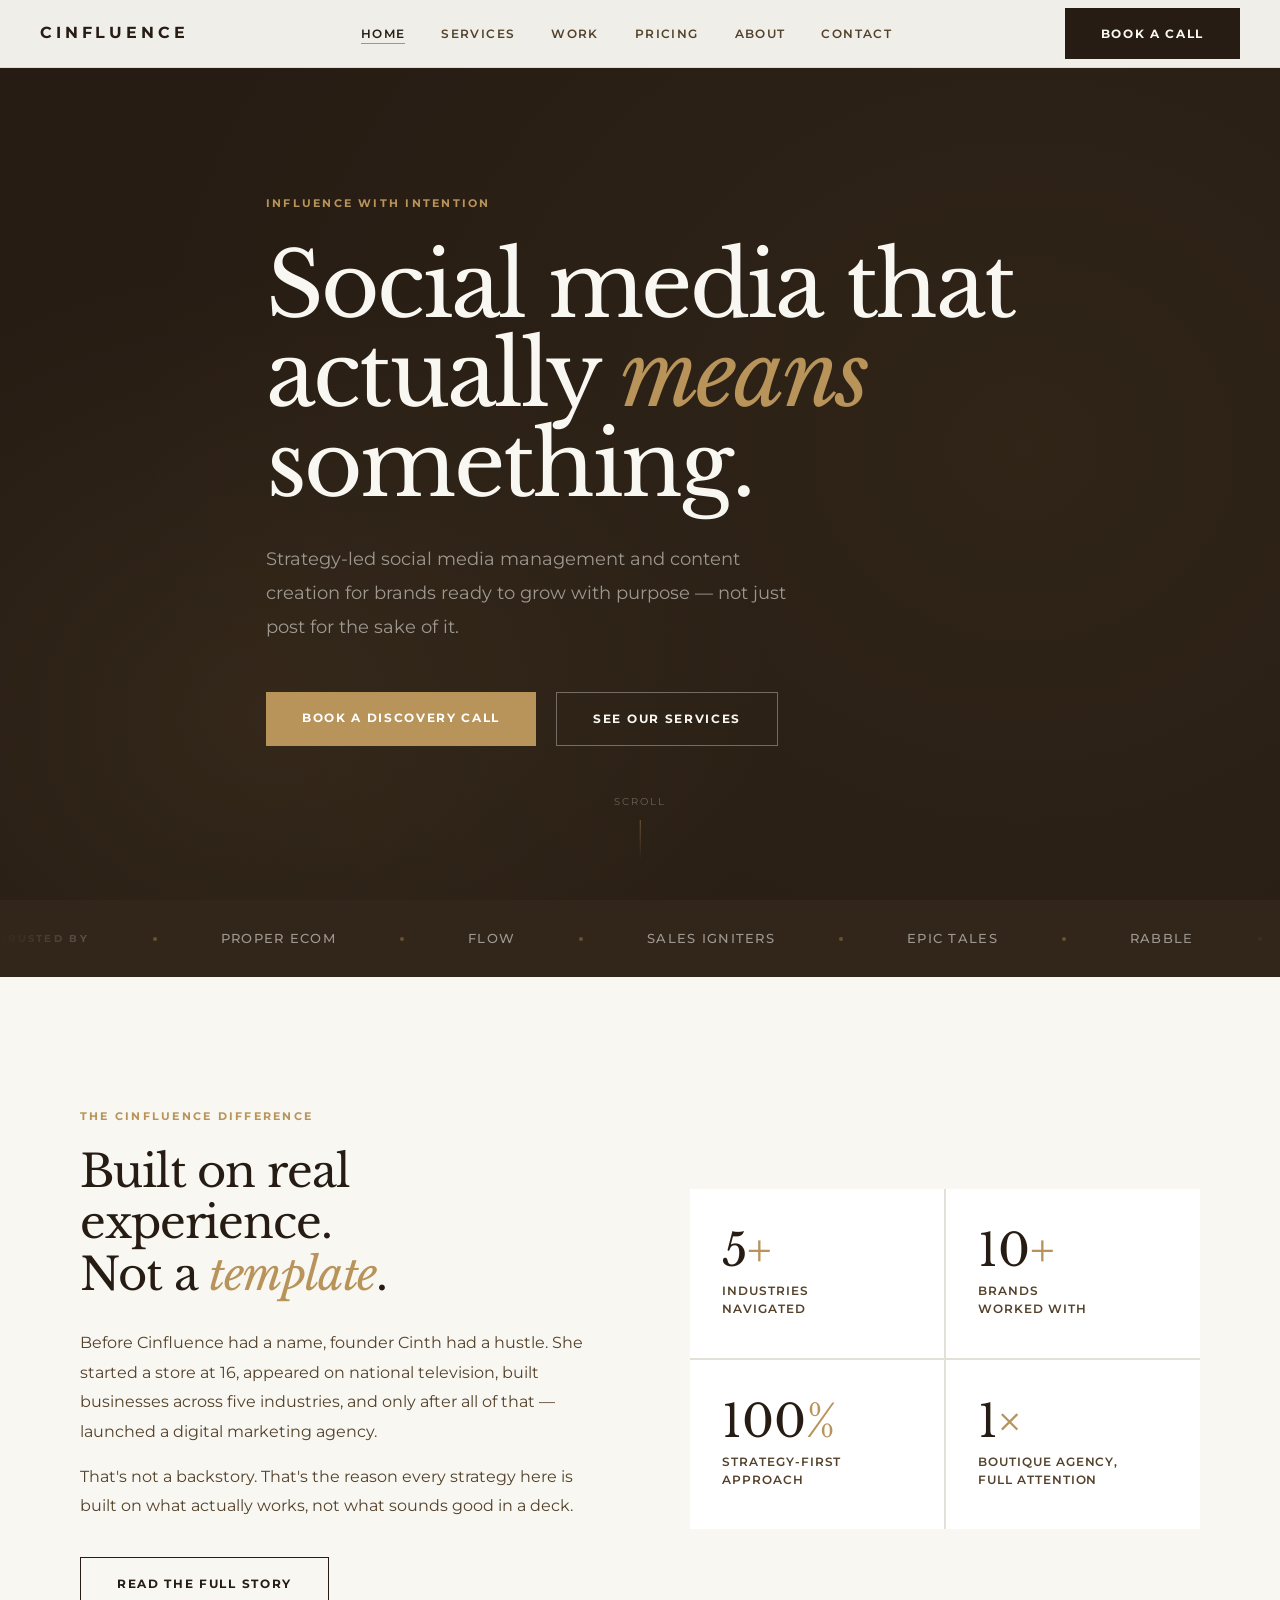
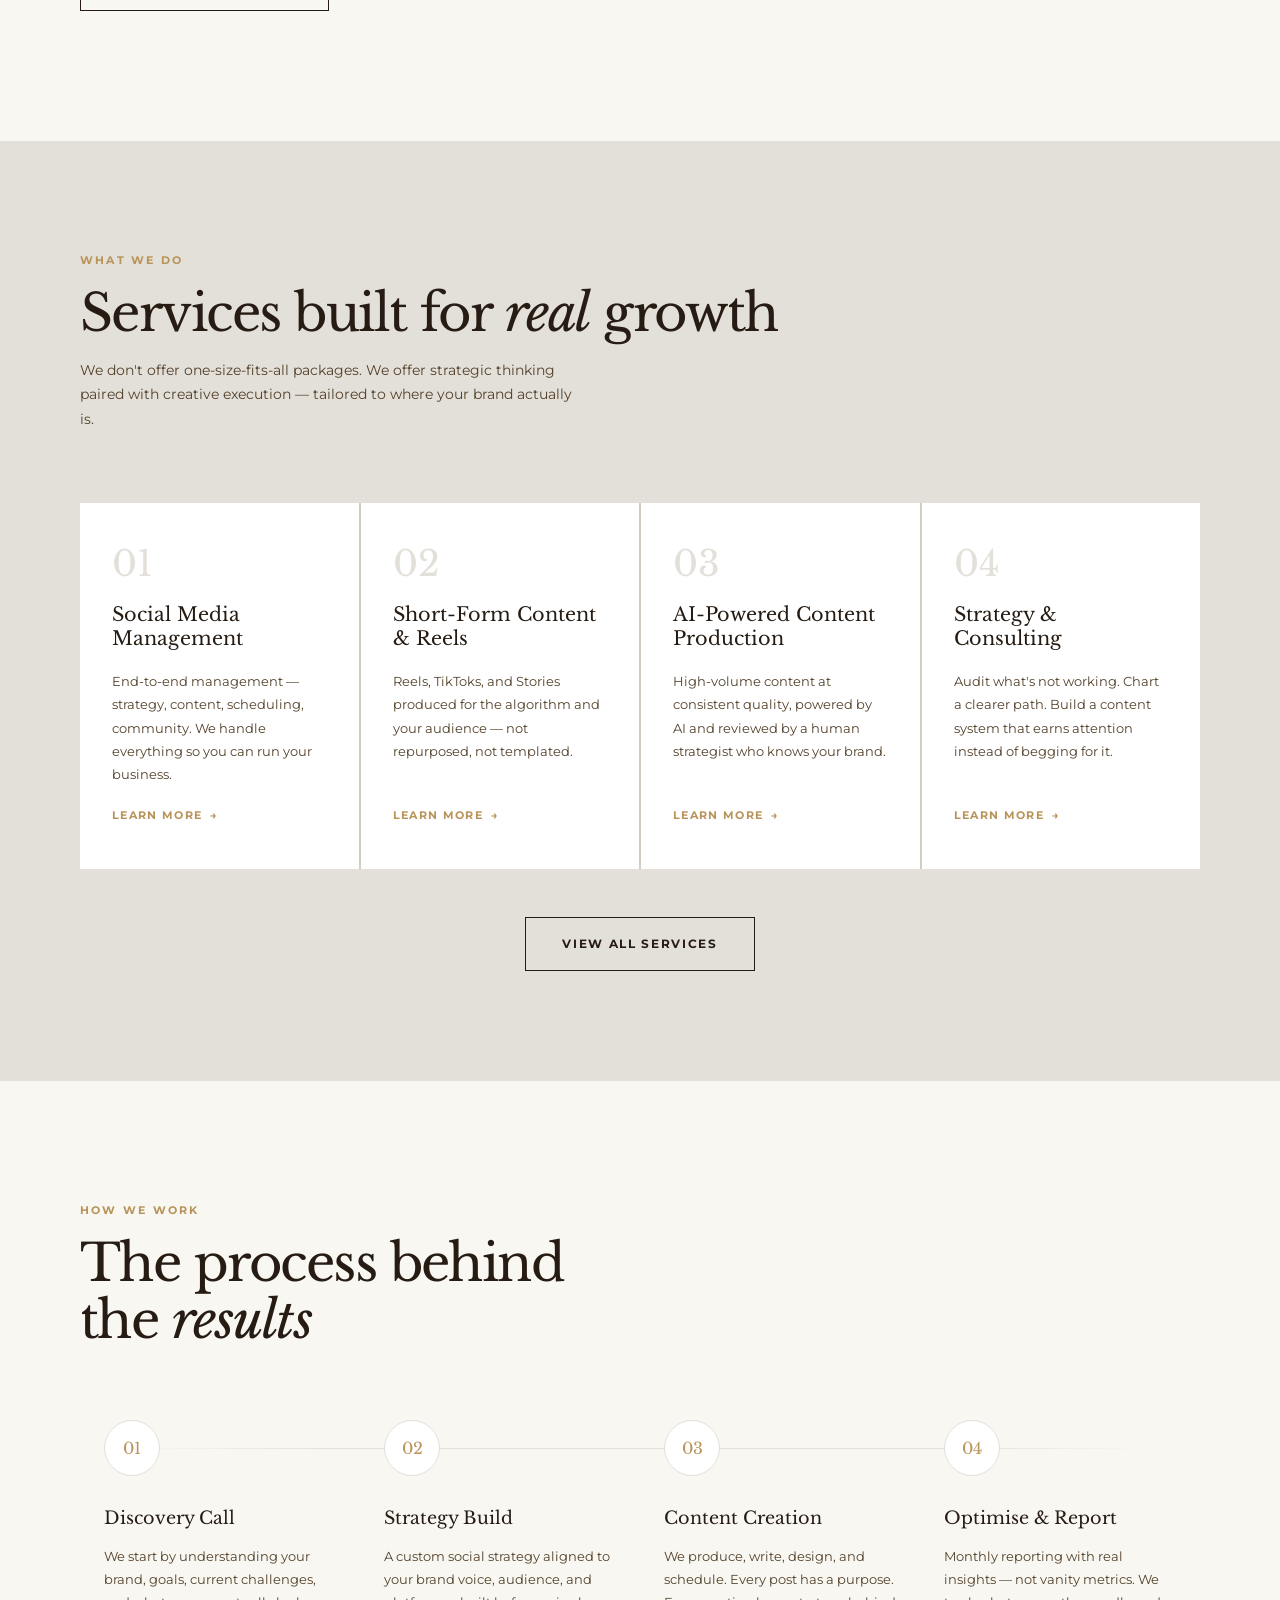
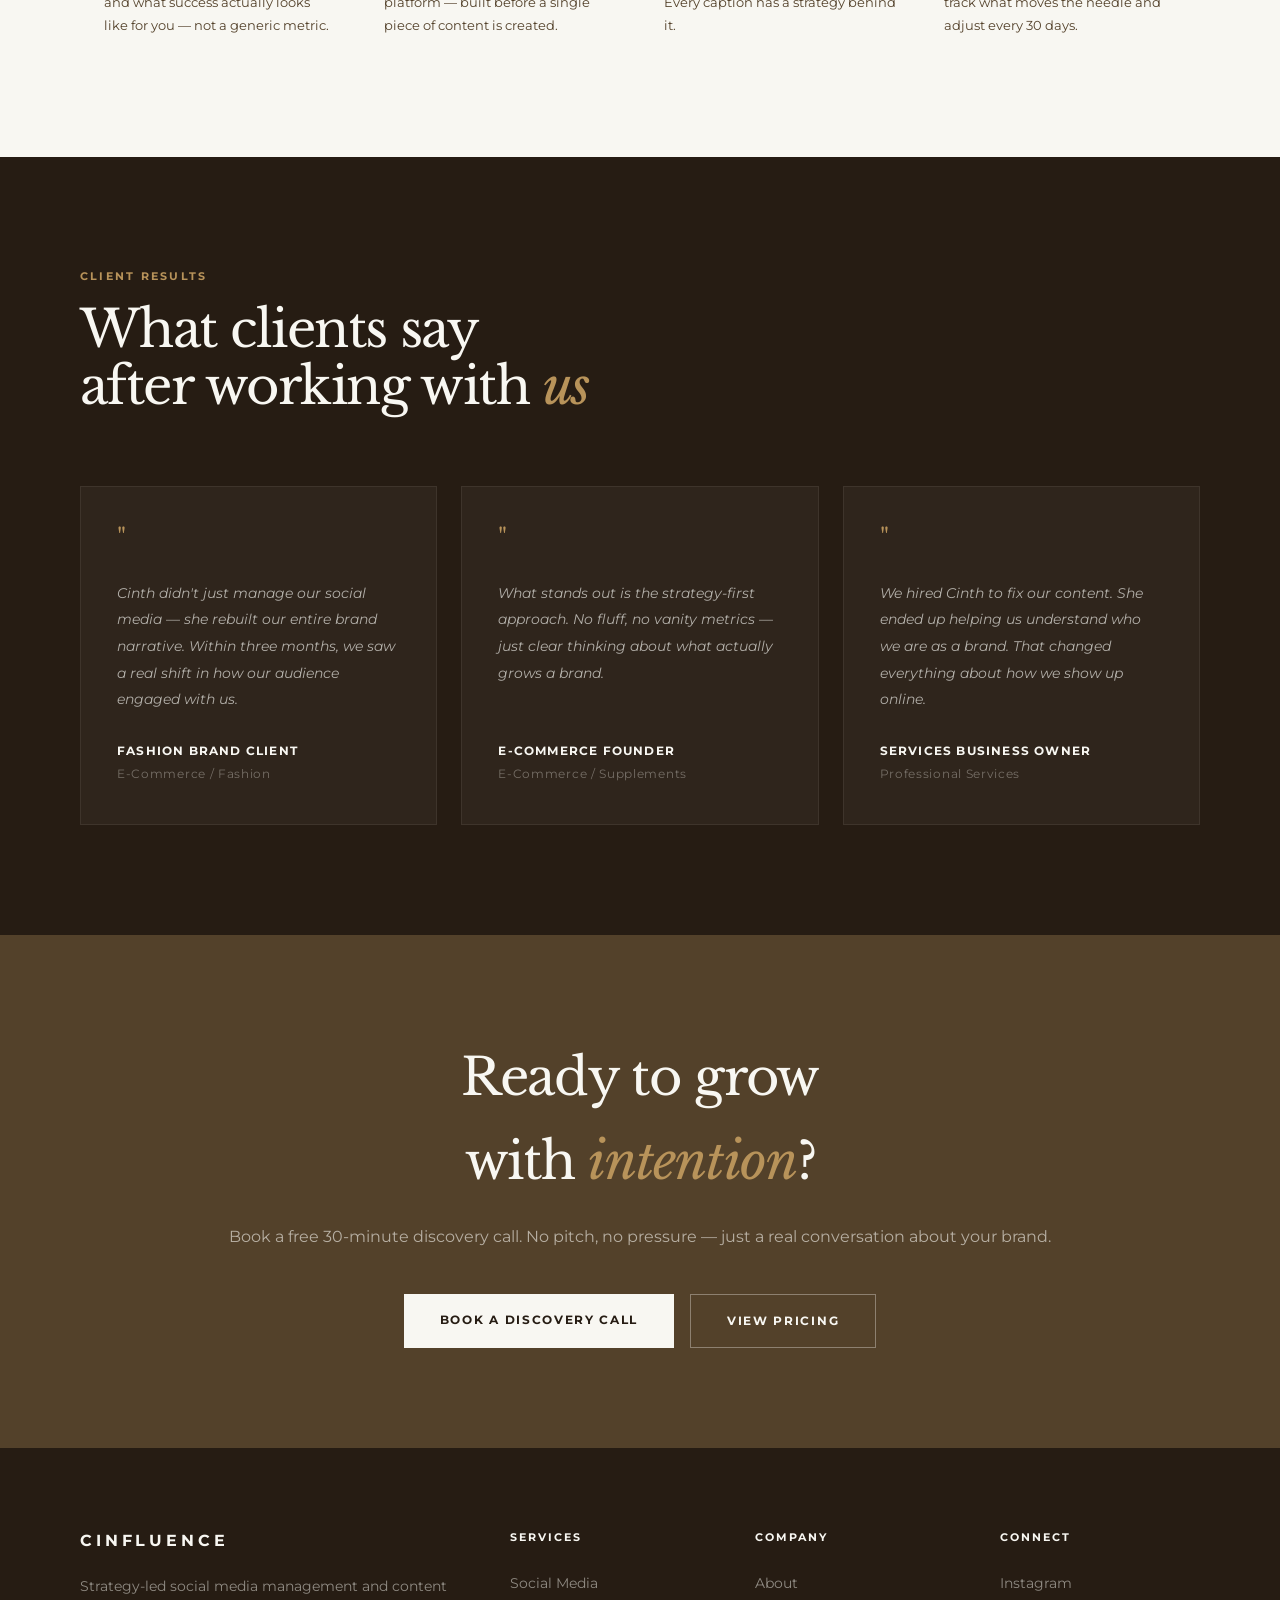
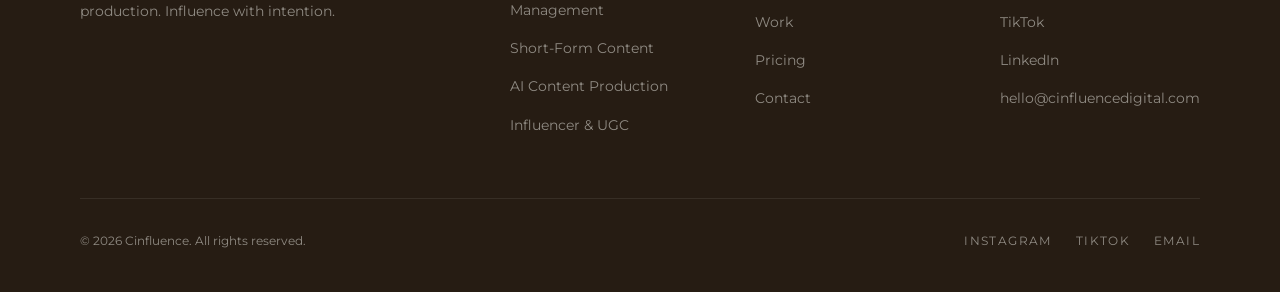
==== commit 91dd67c4: "Add files via upload" ====
--- a/index.html
+++ b/index.html
@@ -20,7 +20,7 @@
 .home-hero-bg {
   position: absolute; inset: 0;
   background:
-    radial-gradient(ellipse 70% 90% at 80% 50%, rgba(178,147,91,.07), transparent),
+    radial-gradient(ellipse 70% 90% at 80% 50%, rgba(184,147,90,.07), transparent),
     radial-gradient(ellipse 40% 50% at 20% 80%, rgba(83,65,42,.3), transparent);
   pointer-events: none;
 }
@@ -69,7 +69,7 @@
   display: block;
   width: 1px;
   height: 40px;
-  background: linear-gradient(to bottom, rgba(178,147,91,.5), transparent);
+  background: linear-gradient(to bottom, rgba(184,147,90,.5), transparent);
 }
 @keyframes bob { 0%,100%{transform:translateX(-50%) translateY(0)} 50%{transform:translateX(-50%) translateY(8px)} }
 
@@ -376,10 +376,6 @@
   <div class="client-strip-inner">
     <span class="strip-label">Trusted By</span>
     <span class="strip-dot"></span>
-    <span class="strip-name">Style State</span>
-    <span class="strip-dot"></span>
-    <span class="strip-name">W&amp;Co.</span>
-    <span class="strip-dot"></span>
     <span class="strip-name">Proper Ecom</span>
     <span class="strip-dot"></span>
     <span class="strip-name">Flow</span>
@@ -400,10 +396,6 @@
     <span class="strip-dot"></span>
     <!-- duplicate for seamless loop -->
     <span class="strip-label">Trusted By</span>
-    <span class="strip-dot"></span>
-    <span class="strip-name">Style State</span>
-    <span class="strip-dot"></span>
-    <span class="strip-name">W&amp;Co.</span>
     <span class="strip-dot"></span>
     <span class="strip-name">Proper Ecom</span>
     <span class="strip-dot"></span>
--- a/style.css
+++ b/style.css
@@ -17,7 +17,7 @@
   --coffee:   #32251A;
   --stone:    #E3DFD9;
   --taupe:    #53412A;
-  --gold:     #B2935B;
+  --gold:     #B8935A;
   --ff-serif: 'Libre Baskerville', Georgia, serif;
   --ff-sans:  'Montserrat', sans-serif;
   --ease:     cubic-bezier(.25,.46,.45,.94);
@@ -215,7 +215,7 @@
 }
 .page-hero-bg {
   position: absolute; inset: 0;
-  background: radial-gradient(ellipse 60% 80% at 80% 50%, rgba(178,147,91,.06), transparent);
+  background: radial-gradient(ellipse 60% 80% at 80% 50%, rgba(184,147,90,.06), transparent);
   pointer-events: none;
 }
 .page-hero .label { color: var(--gold); display: block; margin-bottom: 20px; }
